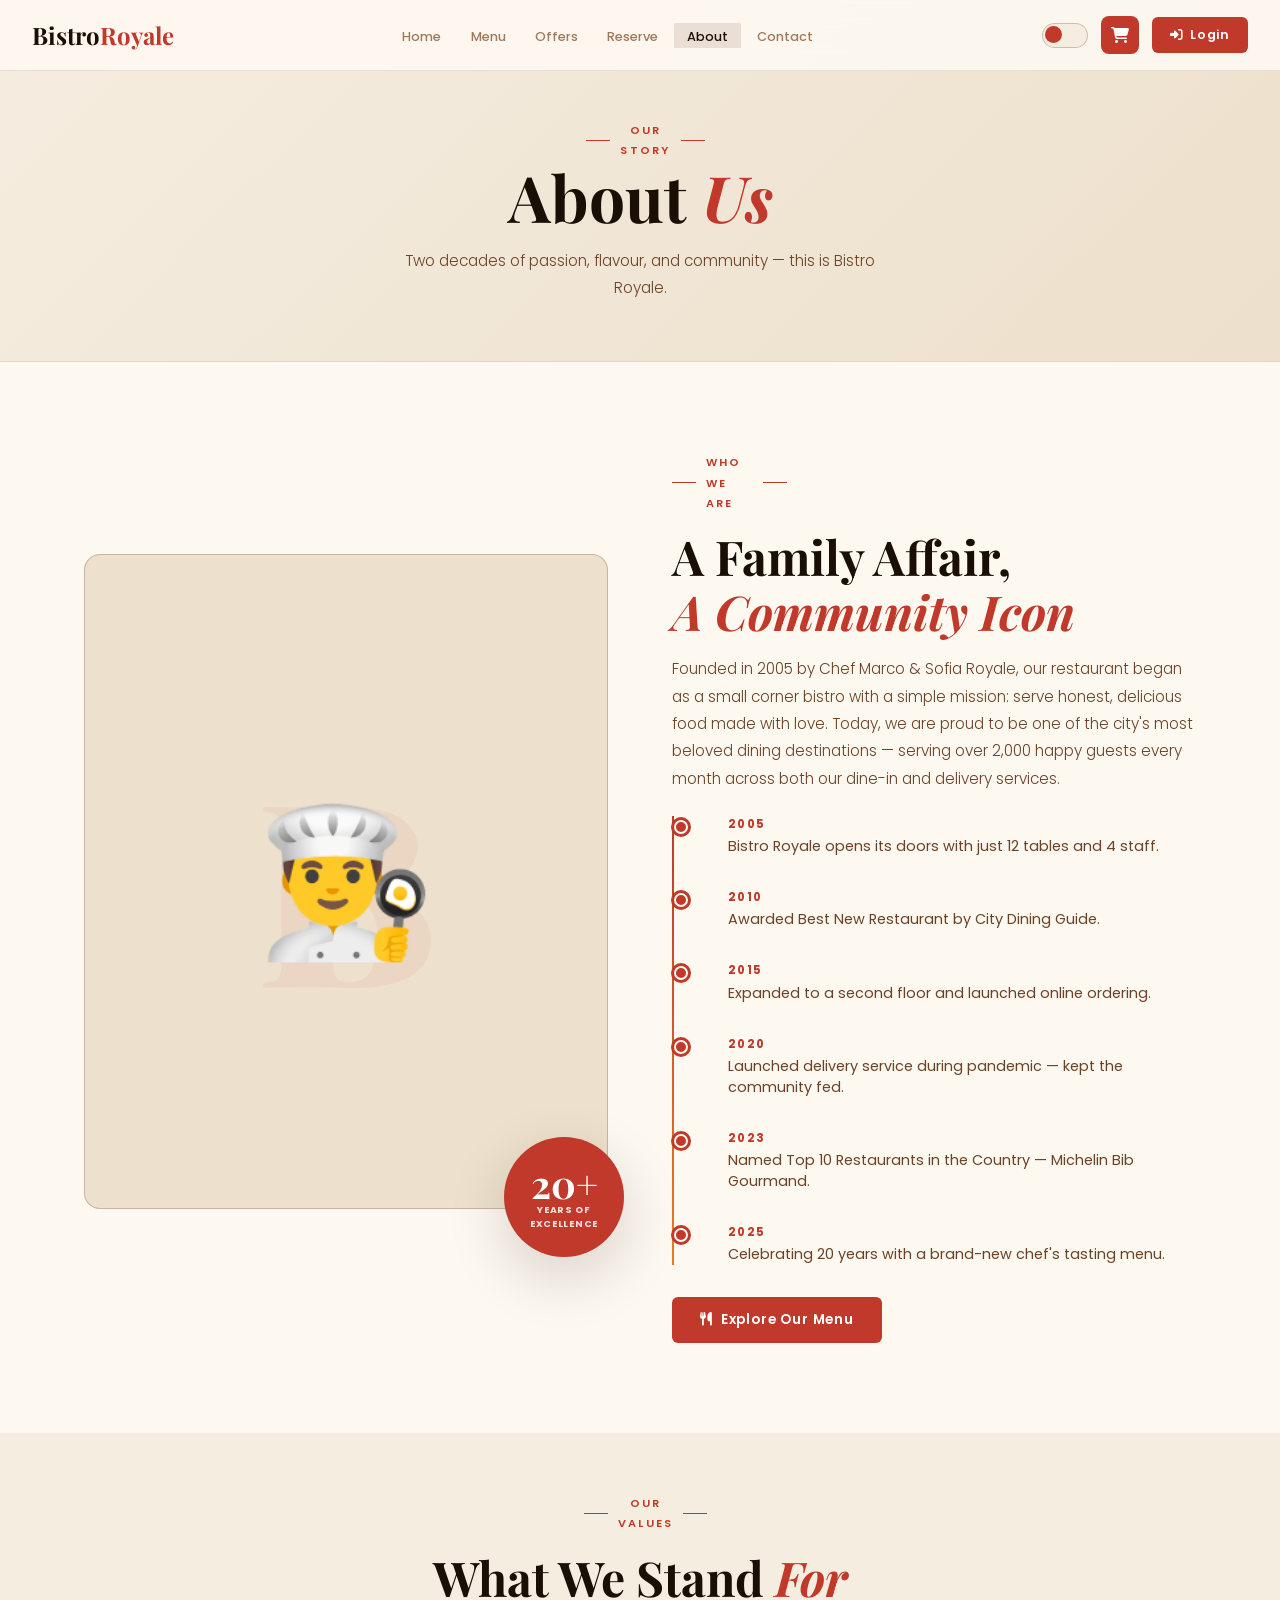
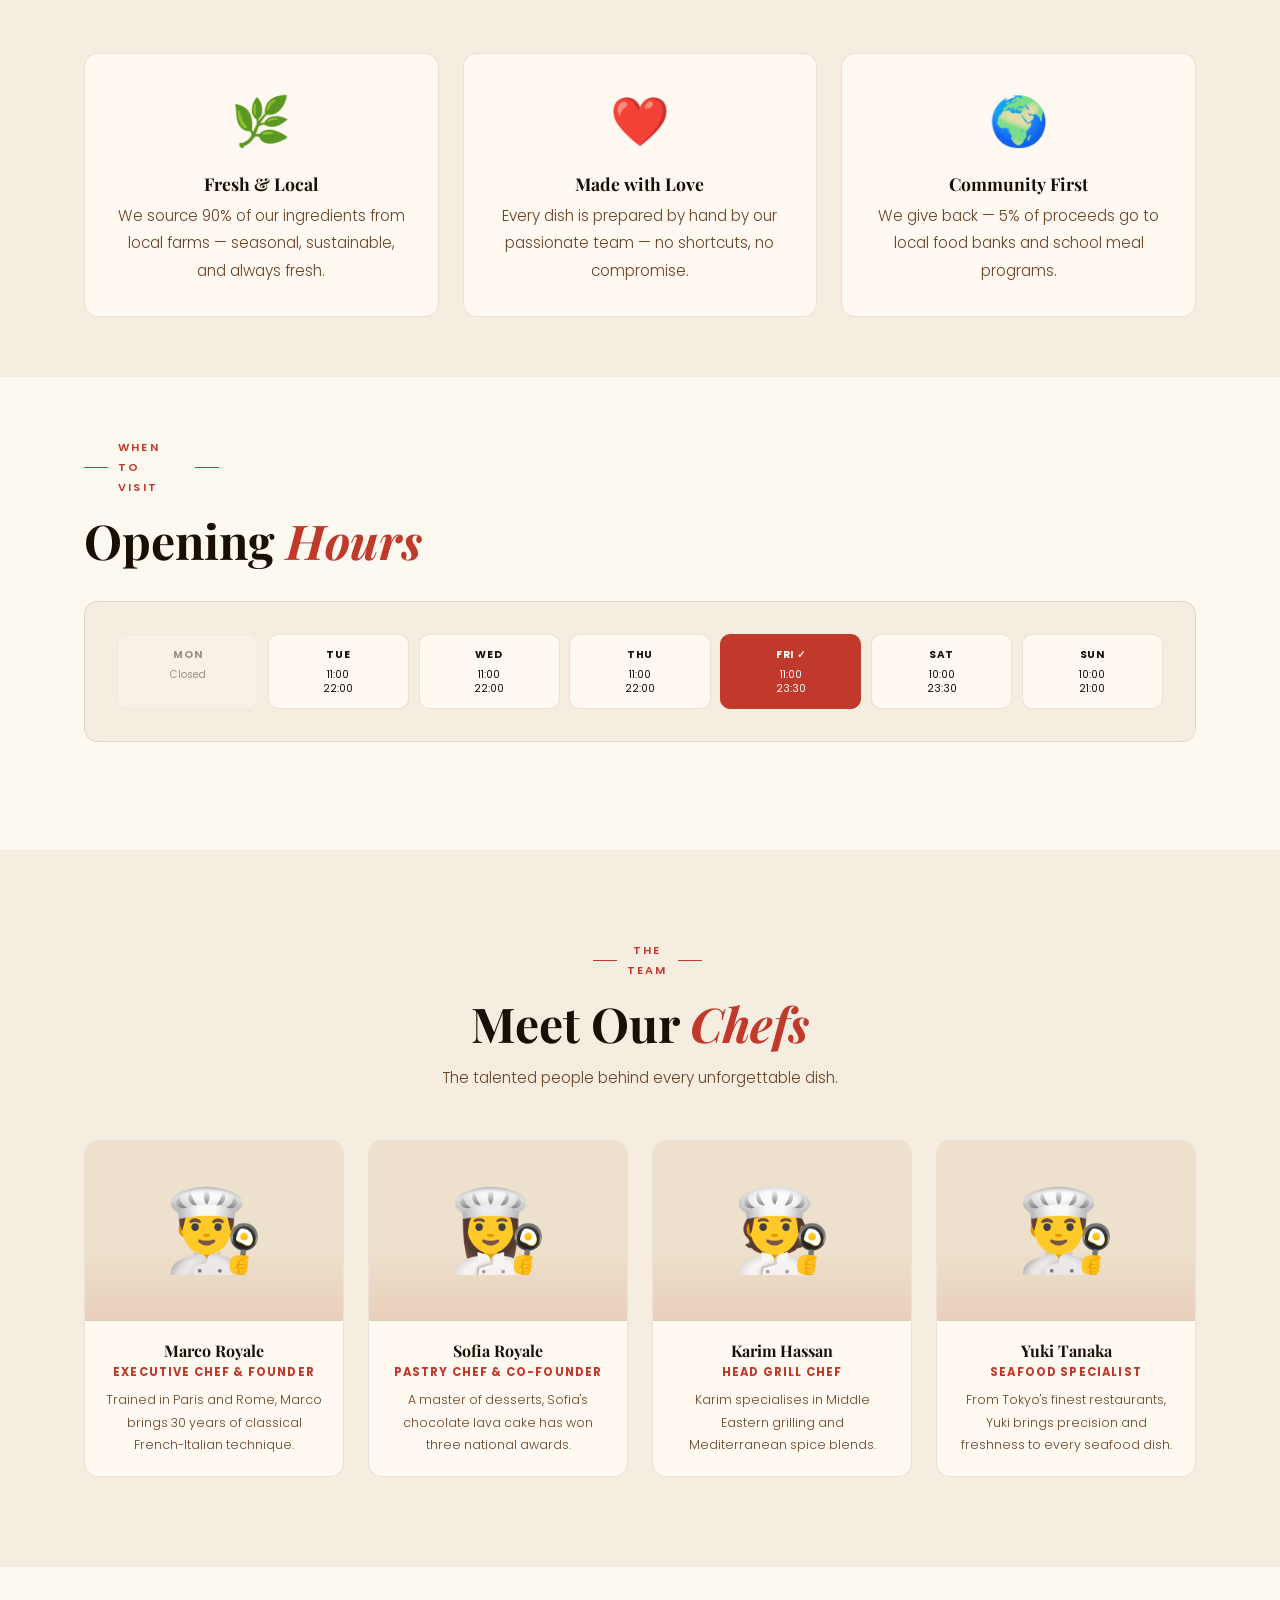
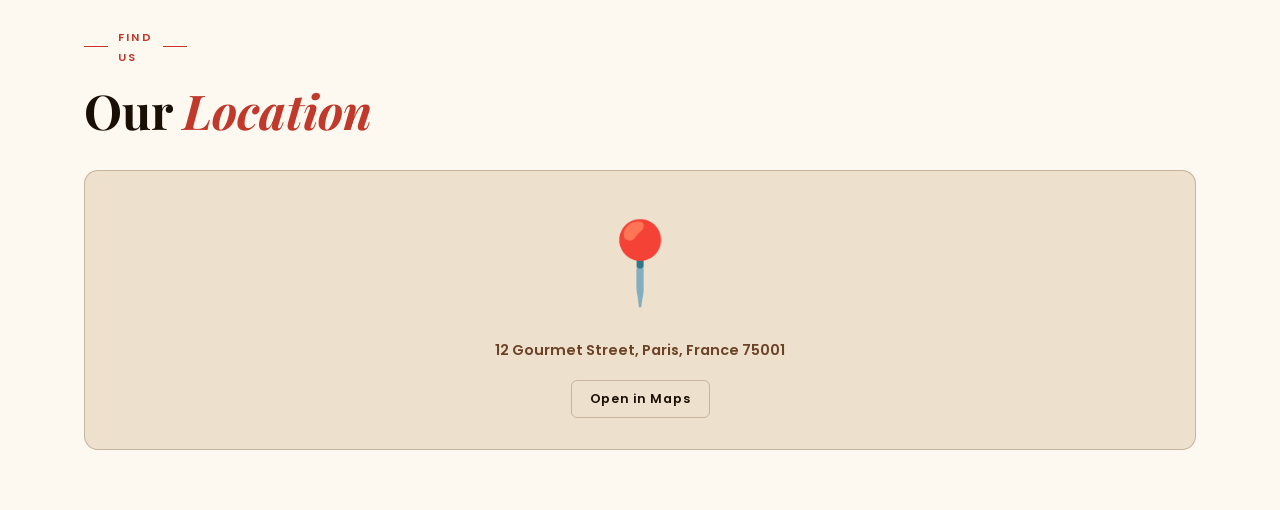
==== about.html @ 9f3bfc58 "Add my files" ====
<!DOCTYPE html>
<html lang="en" data-theme="light">

<head>
  <meta charset="UTF-8">
  <meta name="viewport" content="width=device-width,initial-scale=1">
  <title>Bistro Royale — About Us</title>
  <link rel="stylesheet" href="css/global.css">
  <link rel="stylesheet" href="https://cdnjs.cloudflare.com/ajax/libs/font-awesome/6.5.0/css/all.min.css">
  <style>
    .about-story {
      display: grid;
      grid-template-columns: 1fr 1fr;
      gap: 4rem;
      align-items: center
    }

    .story-img {
      border-radius: 16px;
      background: var(--bg3);
      border: 1px solid var(--border2);
      aspect-ratio: 4/5;
      display: flex;
      align-items: center;
      justify-content: center;
      font-size: 10rem;
      position: relative;
      overflow: hidden
    }

    .story-img .bg-txt {
      position: absolute;
      font-family: 'Playfair Display', serif;
      font-size: 16rem;
      font-weight: 900;
      opacity: .05;
      color: var(--accent);
      line-height: 1
    }

    .story-badge {
      position: absolute;
      bottom: -16px;
      right: -16px;
      background: var(--accent);
      color: #fff;
      width: 120px;
      height: 120px;
      border-radius: 50%;
      display: flex;
      flex-direction: column;
      align-items: center;
      justify-content: center;
      text-align: center;
      box-shadow: var(--shadow-lg)
    }

    .badge-num {
      font-family: 'Playfair Display', serif;
      font-size: 2.4rem;
      font-weight: 700;
      line-height: 1
    }

    .badge-txt {
      font-size: .58rem;
      font-weight: 700;
      letter-spacing: .08em;
      text-transform: uppercase;
      opacity: .85
    }

    /* Values grid */
    .values-grid {
      display: grid;
      grid-template-columns: repeat(3, 1fr);
      gap: 1.5rem
    }

    .value-card {
      background: var(--card);
      border: 1px solid var(--border);
      border-radius: 14px;
      padding: 2rem;
      text-align: center;
      transition: all .3s
    }

    .value-card:hover {
      transform: translateY(-5px);
      box-shadow: var(--shadow-lg);
      border-color: var(--accent)
    }

    .value-icon {
      font-size: 3rem;
      margin-bottom: 1rem;
      display: block;
      animation: float 3s ease-in-out infinite
    }

    .value-card:nth-child(2) .value-icon {
      animation-delay: .5s
    }

    .value-card:nth-child(3) .value-icon {
      animation-delay: 1s
    }

    .value-card h4 {
      font-size: 1.1rem;
      margin-bottom: .5rem
    }

    /* Chefs */
    .chefs-grid {
      display: grid;
      grid-template-columns: repeat(4, 1fr);
      gap: 1.5rem
    }

    .chef-card {
      background: var(--card);
      border: 1px solid var(--border);
      border-radius: 14px;
      overflow: hidden;
      transition: all .3s;
      text-align: center
    }

    .chef-card:hover {
      transform: translateY(-5px);
      box-shadow: var(--shadow-lg);
      border-color: var(--accent)
    }

    .chef-avatar {
      height: 180px;
      background: var(--bg3);
      display: flex;
      align-items: center;
      justify-content: center;
      font-size: 5rem;
      border-bottom: 1px solid var(--border);
      position: relative
    }

    .chef-avatar::after {
      content: '';
      position: absolute;
      inset: 0;
      background: linear-gradient(to bottom, transparent 60%, var(--accent-glow, rgba(192, 57, 43, .1)))
    }

    .chef-info {
      padding: 1.2rem
    }

    .chef-name {
      font-family: 'Playfair Display', serif;
      font-size: 1rem;
      font-weight: 700;
      margin-bottom: .2rem
    }

    .chef-role {
      font-size: .72rem;
      font-weight: 700;
      text-transform: uppercase;
      letter-spacing: .1em;
      color: var(--accent);
      margin-bottom: .5rem
    }

    .chef-bio {
      font-size: .78rem;
      color: var(--text2)
    }

    /* Hours strip */
    .hours-strip {
      background: var(--bg2);
      border: 1px solid var(--border);
      border-radius: 14px;
      padding: 2rem;
      margin-bottom: 3rem
    }

    .hours-strip h3 {
      margin-bottom: 1.2rem;
      font-size: 1.2rem
    }

    .hours-grid {
      display: grid;
      grid-template-columns: repeat(7, 1fr);
      gap: .6rem
    }

    .day-box {
      text-align: center;
      padding: .8rem .3rem;
      border-radius: 10px;
      border: 1px solid var(--border);
      background: var(--card);
      transition: all .2s
    }

    .day-box:hover {
      border-color: var(--accent)
    }

    .day-box.today {
      background: var(--accent);
      border-color: var(--accent);
      color: #fff
    }

    .day-box.closed {
      opacity: .4
    }

    .day-name {
      font-size: .65rem;
      font-weight: 700;
      text-transform: uppercase;
      letter-spacing: .08em;
      margin-bottom: .3rem
    }

    .day-hrs {
      font-size: .65rem;
      line-height: 1.3
    }

    .day-box.today .day-name,
    .day-box.today .day-hrs {
      color: #fff
    }

    /* Map placeholder */
    .map-box {
      background: var(--bg3);
      border: 1px solid var(--border2);
      border-radius: 14px;
      height: 280px;
      display: flex;
      align-items: center;
      justify-content: center;
      font-size: 5rem;
      flex-direction: column;
      gap: 1rem;
      color: var(--muted)
    }

    .map-box p {
      font-size: .9rem;
      font-weight: 600
    }

    /* Timeline */
    .timeline {
      position: relative;
      padding-left: 2rem
    }

    .timeline::before {
      content: '';
      position: absolute;
      left: 0;
      top: 0;
      bottom: 0;
      width: 2px;
      background: linear-gradient(to bottom, var(--accent), var(--accent2))
    }

    .tl-item {
      position: relative;
      margin-bottom: 2rem;
      padding-left: 1.5rem
    }

    .tl-item::before {
      content: '';
      position: absolute;
      left: -1.9rem;
      top: 4px;
      width: 14px;
      height: 14px;
      border-radius: 50%;
      background: var(--accent);
      border: 2px solid var(--bg);
      box-shadow: 0 0 0 3px var(--accent)
    }

    .tl-year {
      font-size: .72rem;
      font-weight: 700;
      color: var(--accent);
      text-transform: uppercase;
      letter-spacing: .12em;
      margin-bottom: .2rem
    }

    .tl-text {
      font-size: .9rem;
      color: var(--text2)
    }

    @media(max-width:1024px) {
      .chefs-grid {
        grid-template-columns: repeat(2, 1fr)
      }

      .hours-grid {
        grid-template-columns: repeat(4, 1fr)
      }
    }

    @media(max-width:768px) {
      .about-story {
        grid-template-columns: 1fr
      }

      .values-grid {
        grid-template-columns: 1fr
      }

      .chefs-grid {
        grid-template-columns: repeat(2, 1fr)
      }

      .hours-grid {
        grid-template-columns: repeat(2, 1fr)
      }
    }
  </style>
</head>

<body>
  <nav class="navbar">
    <div class="nav-inner">
      <a href="index.html" class="nav-logo">Bistro<span>Royale</span></a>
      <ul class="nav-links">
        <li><a href="index.html">Home</a></li>
        <li><a href="menu.html">Menu</a></li>
        <li><a href="offers.html">Offers</a></li>
        <li><a href="reservation.html">Reserve</a></li>
        <li><a href="about.html" class="active">About</a></li>
        <li><a href="contact.html">Contact</a></li>
      </ul>
      <div class="nav-right">
        <button class="theme-toggle"></button>
        <a href="cart.html" class="cart-btn"><i class="fa-solid fa-cart-shopping"></i><span
            class="cart-count">0</span></a>
        <a href="login.html" class="btn btn-primary btn-sm nav-login-btn"><i class="fa-solid fa-right-to-bracket"></i>
          Login</a>
        <a href="profile.html" class="btn btn-outline btn-sm nav-profile-btn"
          style="display:none;align-items:center;gap:6px">
          <i class="fa-solid fa-circle-user"></i><span class="nav-user-name"></span>
        </a>
        <button class="ham" id="ham"><span></span><span></span><span></span></button>
      </div>
    </div>
  </nav>
  <nav class="mob-nav" id="mob-nav">
    <a href="index.html">🏠 Home</a><a href="menu.html">🍽 Menu</a><a href="cart.html">🛒 Cart</a>
    <a href="profile.html" class="nav-profile-btn" style="display:none">👤 Profile</a>
    <a href="login.html" class="nav-login-btn">🔑 Login</a>
  </nav>

  <div class="page-hero">
    <div class="container">
      <p class="eyebrow">Our Story</p>
      <h1>About <em style="font-style:italic;color:var(--accent)">Us</em></h1>
      <p>Two decades of passion, flavour, and community — this is Bistro Royale.</p>
    </div>
  </div>

  <main>

    <!-- Story -->
    <section class="section">
      <div class="container">
        <div class="about-story">
          <div class="fade-up" style="position:relative;padding-bottom:2rem">
            <div class="story-img">
              <span class="bg-txt">B</span>
              <span
                style="position:relative;z-index:1;font-size:9rem;animation:float 4s ease-in-out infinite">👨‍🍳</span>
            </div>
            <div class="story-badge">
              <span class="badge-num">20+</span>
              <span class="badge-txt">Years of Excellence</span>
            </div>
          </div>
          <div class="fade-up">
            <p class="eyebrow">Who We Are</p>
            <h2>A Family Affair,<br><em style="color:var(--accent);font-style:italic">A Community Icon</em></h2>
            <p style="margin:1rem 0">
              Founded in 2005 by Chef Marco & Sofia Royale, our restaurant began as a small corner
              bistro with a simple mission: serve honest, delicious food made with love. Today, we are
              proud to be one of the city's most beloved dining destinations — serving over 2,000 happy
              guests every month across both our dine-in and delivery services.
            </p>
            <div class="timeline" style="margin:1.5rem 0">
              <div class="tl-item fade-up">
                <div class="tl-year">2005</div>
                <div class="tl-text">Bistro Royale opens its doors with just 12 tables and 4 staff.</div>
              </div>
              <div class="tl-item fade-up">
                <div class="tl-year">2010</div>
                <div class="tl-text">Awarded Best New Restaurant by City Dining Guide.</div>
              </div>
              <div class="tl-item fade-up">
                <div class="tl-year">2015</div>
                <div class="tl-text">Expanded to a second floor and launched online ordering.</div>
              </div>
              <div class="tl-item fade-up">
                <div class="tl-year">2020</div>
                <div class="tl-text">Launched delivery service during pandemic — kept the community fed.</div>
              </div>
              <div class="tl-item fade-up">
                <div class="tl-year">2023</div>
                <div class="tl-text">Named Top 10 Restaurants in the Country — Michelin Bib Gourmand.</div>
              </div>
              <div class="tl-item fade-up">
                <div class="tl-year">2025</div>
                <div class="tl-text">Celebrating 20 years with a brand-new chef's tasting menu.</div>
              </div>
            </div>
            <a href="menu.html" class="btn btn-primary"><i class="fa-solid fa-utensils"></i> Explore Our Menu</a>
          </div>
        </div>
      </div>
    </section>

    <!-- Values -->
    <section class="section-sm" style="background:var(--bg2)">
      <div class="container">
        <header class="text-center" style="margin-bottom:3rem">
          <p class="eyebrow">Our Values</p>
          <h2>What We Stand <em style="font-style:italic;color:var(--accent)">For</em></h2>
        </header>
        <div class="values-grid">
          <div class="value-card fade-up">
            <span class="value-icon">🌿</span>
            <h4>Fresh & Local</h4>
            <p>We source 90% of our ingredients from local farms — seasonal, sustainable, and always fresh.</p>
          </div>
          <div class="value-card fade-up">
            <span class="value-icon">❤️</span>
            <h4>Made with Love</h4>
            <p>Every dish is prepared by hand by our passionate team — no shortcuts, no compromise.</p>
          </div>
          <div class="value-card fade-up">
            <span class="value-icon">🌍</span>
            <h4>Community First</h4>
            <p>We give back — 5% of proceeds go to local food banks and school meal programs.</p>
          </div>
        </div>
      </div>
    </section>

    <!-- Working Hours -->
    <section class="section-sm">
      <div class="container">
        <header style="margin-bottom:2rem">
          <p class="eyebrow">When to Visit</p>
          <h2>Opening <em style="font-style:italic;color:var(--accent)">Hours</em></h2>
        </header>
        <div class="hours-strip">
          <div class="hours-grid">
            <div class="day-box closed">
              <div class="day-name">Mon</div>
              <div class="day-hrs">Closed</div>
            </div>
            <div class="day-box">
              <div class="day-name">Tue</div>
              <div class="day-hrs">11:00<br>22:00</div>
            </div>
            <div class="day-box">
              <div class="day-name">Wed</div>
              <div class="day-hrs">11:00<br>22:00</div>
            </div>
            <div class="day-box">
              <div class="day-name">Thu</div>
              <div class="day-hrs">11:00<br>22:00</div>
            </div>
            <div class="day-box today">
              <div class="day-name">Fri ✓</div>
              <div class="day-hrs">11:00<br>23:30</div>
            </div>
            <div class="day-box">
              <div class="day-name">Sat</div>
              <div class="day-hrs">10:00<br>23:30</div>
            </div>
            <div class="day-box">
              <div class="day-name">Sun</div>
              <div class="day-hrs">10:00<br>21:00</div>
            </div>
          </div>
        </div>
      </div>
    </section>

    <!-- Chefs -->
    <section class="section" style="background:var(--bg2)">
      <div class="container">
        <header class="text-center" style="margin-bottom:3rem">
          <p class="eyebrow">The Team</p>
          <h2>Meet Our <em style="font-style:italic;color:var(--accent)">Chefs</em></h2>
          <p style="max-width:500px;margin:.8rem auto 0">The talented people behind every unforgettable dish.</p>
        </header>
        <div class="chefs-grid">
          <div class="chef-card fade-up">
            <div class="chef-avatar">👨‍🍳</div>
            <div class="chef-info">
              <div class="chef-name">Marco Royale</div>
              <div class="chef-role">Executive Chef & Founder</div>
              <p class="chef-bio">Trained in Paris and Rome, Marco brings 30 years of classical French-Italian
                technique.</p>
            </div>
          </div>
          <div class="chef-card fade-up">
            <div class="chef-avatar">👩‍🍳</div>
            <div class="chef-info">
              <div class="chef-name">Sofia Royale</div>
              <div class="chef-role">Pastry Chef & Co-founder</div>
              <p class="chef-bio">A master of desserts, Sofia's chocolate lava cake has won three national awards.</p>
            </div>
          </div>
          <div class="chef-card fade-up">
            <div class="chef-avatar">🧑‍🍳</div>
            <div class="chef-info">
              <div class="chef-name">Karim Hassan</div>
              <div class="chef-role">Head Grill Chef</div>
              <p class="chef-bio">Karim specialises in Middle Eastern grilling and Mediterranean spice blends.</p>
            </div>
          </div>
          <div class="chef-card fade-up">
            <div class="chef-avatar">👨‍🍳</div>
            <div class="chef-info">
              <div class="chef-name">Yuki Tanaka</div>
              <div class="chef-role">Seafood Specialist</div>
              <p class="chef-bio">From Tokyo's finest restaurants, Yuki brings precision and freshness to every seafood
                dish.</p>
            </div>
          </div>
        </div>
      </div>
    </section>

    <!-- Location -->
    <section class="section-sm">
      <div class="container">
        <header style="margin-bottom:2rem">
          <p class="eyebrow">Find Us</p>
          <h2>Our <em style="font-style:italic;color:var(--accent)">Location</em></h2>
        </header>
        <div class="map-box">
          <span>📍</span>
          <p>12 Gourmet Street, Paris, France 75001</p>
          <a href="https://maps.google.com" target="_blank" class="btn btn-outline btn-sm">Open in Maps</a>
        </div>
      </div>
    </section>

  </main>

  <button id="btt" aria-label="Back to top"><i class="fa-solid fa-chevron-up"></i></button>
  <script src="js/global.js"></script>
</body>

</html>
---- css/global.css ----
@import url('https://fonts.googleapis.com/css2?family=Playfair+Display:ital,wght@0,400;0,700;0,900;1,400;1,700&family=Poppins:wght@300;400;500;600;700&display=swap');

/* ═══════════════════════════════
   THEMES
═══════════════════════════════ */
:root,
[data-theme="light"] {
   --bg: #fdf8f0;
   --bg2: #f5ede0;
   --bg3: #ede0cc;
   --card: #fff9f2;
   --nav: #fdf8f0ee;
   --text: #1a0f05;
   --text2: #6b4226;
   --muted: #a0785a;
   --accent: #c0392b;
   --accent2: #e67e22;
   --gold: #d4a017;
   --border: rgba(107, 66, 38, .13);
   --border2: rgba(107, 66, 38, .28);
   --shadow: 0 4px 30px rgba(26, 15, 5, .08);
   --shadow-lg: 0 20px 60px rgba(26, 15, 5, .16);
   --input: #fff9f2;
   --badge: rgba(192, 57, 43, .09);
   --th-bg: #1a0f05;
   --th-color: #fdf8f0;
   --scroll: #c0392b;
}

[data-theme="dark"] {
   --bg: #0f0a06;
   --bg2: #180f08;
   --bg3: #221508;
   --card: #1c1208;
   --nav: #0f0a06ee;
   --text: #f5e8d0;
   --text2: #c9a07a;
   --muted: #7a5a3a;
   --accent: #f39c12;
   --accent2: #e67e22;
   --gold: #f1c40f;
   --border: rgba(201, 160, 122, .10);
   --border2: rgba(201, 160, 122, .22);
   --shadow: 0 4px 30px rgba(0, 0, 0, .5);
   --shadow-lg: 0 20px 60px rgba(0, 0, 0, .65);
   --input: #1c1208;
   --badge: rgba(243, 156, 18, .12);
   --th-bg: #f39c12;
   --th-color: #0f0a06;
   --scroll: #f39c12;
}

/* ═══════════════════════════════
   RESET & BASE
═══════════════════════════════ */
*,
*::before,
*::after {
   box-sizing: border-box;
   margin: 0;
   padding: 0
}

html {
   scroll-behavior: smooth;
   scrollbar-width: thin;
   scrollbar-color: var(--scroll) var(--bg2)
}

body {
   font-family: 'Poppins', sans-serif;
   background: var(--bg);
   color: var(--text);
   transition: background .35s, color .35s;
   overflow-x: hidden
}

::-webkit-scrollbar {
   width: 5px
}

::-webkit-scrollbar-track {
   background: var(--bg2)
}

::-webkit-scrollbar-thumb {
   background: var(--scroll);
   border-radius: 99px
}

h1,
h2,
h3,
h4,
h5 {
   font-family: 'Playfair Display', serif;
   line-height: 1.15
}

h1 {
   font-size: clamp(2.4rem, 6vw, 4.5rem)
}

h2 {
   font-size: clamp(1.8rem, 4vw, 3rem)
}

h3 {
   font-size: clamp(1.2rem, 2.5vw, 1.8rem)
}

p {
   line-height: 1.8;
   color: var(--text2);
   font-size: .95rem;
   font-weight: 300
}

a {
   color: var(--accent);
   text-decoration: none;
   transition: color .2s
}

img {
   max-width: 100%;
   display: block
}

ul {
   list-style: none
}

/* ═══════════════════════════════
   UTILITIES
═══════════════════════════════ */
.container {
   max-width: 1160px;
   margin: 0 auto;
   padding: 0 1.5rem
}

.section {
   padding: 90px 0
}

.section-sm {
   padding: 60px 0
}

.text-center {
   text-align: center
}

.text-accent {
   color: var(--accent)
}

.eyebrow {
   display: inline-flex;
   align-items: center;
   gap: 10px;
   font-size: .7rem;
   font-weight: 600;
   letter-spacing: .2em;
   text-transform: uppercase;
   color: var(--accent);
   margin-bottom: 1rem
}

.eyebrow::before,
.eyebrow::after {
   content: '';
   flex: 0 0 24px;
   height: 1px;
   background: var(--accent)
}

.divider {
   text-align: center;
   color: var(--gold);
   font-size: 1.1rem;
   margin: 1.2rem 0;
   opacity: .5
}

/* ═══════════════════════════════
   BUTTONS
═══════════════════════════════ */
.btn {
   display: inline-flex;
   align-items: center;
   gap: 8px;
   padding: 13px 28px;
   border-radius: 6px;
   font-family: 'Poppins', sans-serif;
   font-size: .85rem;
   font-weight: 600;
   letter-spacing: .06em;
   cursor: pointer;
   border: none;
   transition: all .28s ease;
   text-decoration: none
}

.btn-primary {
   background: var(--accent);
   color: #fff
}

.btn-primary:hover {
   background: var(--accent2);
   color: #fff;
   transform: translateY(-2px);
   box-shadow: 0 10px 28px rgba(192, 57, 43, .3)
}

.btn-outline {
   background: transparent;
   color: var(--text);
   border: 1.5px solid var(--border2)
}

.btn-outline:hover {
   border-color: var(--accent);
   color: var(--accent);
   transform: translateY(-2px)
}

.btn-gold {
   background: var(--gold);
   color: #fff
}

.btn-gold:hover {
   opacity: .88;
   transform: translateY(-2px)
}

.btn-sm {
   padding: 9px 18px;
   font-size: .78rem
}

.btn-block {
   width: 100%;
   justify-content: center
}

/* ═══════════════════════════════
   CARDS
═══════════════════════════════ */
.card {
   background: var(--card);
   border: 1px solid var(--border);
   border-radius: 12px;
   transition: transform .3s, box-shadow .3s, border-color .3s
}

.card:hover {
   transform: translateY(-5px);
   box-shadow: var(--shadow-lg);
   border-color: var(--accent)
}

/* ═══════════════════════════════
   NAVBAR
═══════════════════════════════ */
.navbar {
   position: fixed;
   top: 0;
   left: 0;
   right: 0;
   z-index: 1000;
   background: var(--nav);
   backdrop-filter: blur(16px);
   border-bottom: 1px solid var(--border);
   transition: background .35s, border-color .35s
}

.nav-inner {
   display: flex;
   align-items: center;
   justify-content: space-between;
   padding: 1rem 2rem;
   max-width: 1300px;
   margin: 0 auto
}

.nav-logo {
   font-family: 'Playfair Display', serif;
   font-size: 1.5rem;
   font-weight: 700;
   color: var(--text);
   text-decoration: none
}

.nav-logo span {
   color: var(--accent)
}

.nav-links {
   display: flex;
   align-items: center;
   gap: .2rem
}

.nav-links a {
   font-size: .8rem;
   font-weight: 500;
   color: var(--muted);
   padding: 8px 13px;
   border-radius: 6px;
   text-decoration: none;
   transition: all .2s;
   white-space: nowrap
}

.nav-links a:hover,
.nav-links a.active {
   color: var(--text);
   background: var(--border)
}

.nav-right {
   display: flex;
   align-items: center;
   gap: .8rem
}

.cart-btn {
   position: relative;
   background: var(--accent);
   color: #fff;
   border: none;
   width: 38px;
   height: 38px;
   border-radius: 8px;
   cursor: pointer;
   font-size: 1rem;
   display: flex;
   align-items: center;
   justify-content: center;
   text-decoration: none;
   transition: all .2s
}

.cart-btn:hover {
   background: var(--accent2);
   transform: scale(1.08)
}

.cart-count {
   position: absolute;
   top: -6px;
   right: -6px;
   background: var(--gold);
   color: #fff;
   width: 18px;
   height: 18px;
   border-radius: 50%;
   font-size: .6rem;
   font-weight: 700;
   display: flex;
   align-items: center;
   justify-content: center
}

.theme-toggle {
   width: 46px;
   height: 25px;
   background: var(--bg2);
   border: 1.5px solid var(--border2);
   border-radius: 99px;
   cursor: pointer;
   position: relative;
   outline: none;
   transition: all .3s;
   flex-shrink: 0
}

.theme-toggle::after {
   content: '';
   position: absolute;
   top: 2px;
   left: 2px;
   width: 17px;
   height: 17px;
   background: var(--accent);
   border-radius: 50%;
   transition: transform .3s
}

[data-theme="dark"] .theme-toggle::after {
   transform: translateX(21px)
}

.ham {
   display: none;
   flex-direction: column;
   gap: 5px;
   cursor: pointer;
   background: none;
   border: none;
   padding: 4px
}

.ham span {
   display: block;
   width: 22px;
   height: 2px;
   background: var(--text);
   border-radius: 99px;
   transition: all .3s
}

.mob-nav {
   display: none;
   position: fixed;
   top: 60px;
   left: 0;
   right: 0;
   background: var(--nav);
   backdrop-filter: blur(16px);
   border-bottom: 1px solid var(--border);
   padding: 1.2rem 2rem;
   flex-direction: column;
   gap: .5rem;
   z-index: 999
}

.mob-nav.open {
   display: flex
}

.mob-nav a {
   color: var(--text2);
   padding: 10px 0;
   border-bottom: 1px solid var(--border);
   font-size: .9rem;
   text-decoration: none
}

/* ═══════════════════════════════
   FORMS
═══════════════════════════════ */
.fgroup {
   display: flex;
   flex-direction: column;
   gap: 5px;
   margin-bottom: 1.3rem
}

.fgroup label {
   font-size: .75rem;
   font-weight: 600;
   text-transform: uppercase;
   letter-spacing: .08em;
   color: var(--text2)
}

.fgroup input,
.fgroup textarea,
.fgroup select {
   padding: 12px 15px;
   background: var(--input);
   border: 1.5px solid var(--border2);
   border-radius: 8px;
   color: var(--text);
   font-family: 'Poppins', sans-serif;
   font-size: .9rem;
   outline: none;
   transition: border-color .2s, box-shadow .2s;
   width: 100%
}

.fgroup input:focus,
.fgroup textarea:focus,
.fgroup select:focus {
   border-color: var(--accent);
   box-shadow: 0 0 0 3px rgba(192, 57, 43, .12)
}

.fgroup input.err,
.fgroup textarea.err {
   border-color: #e74c3c;
   box-shadow: 0 0 0 3px rgba(231, 76, 60, .1)
}

.fgroup input.ok {
   border-color: #27ae60
}

.fgroup textarea {
   resize: vertical;
   min-height: 110px
}

.fgroup select {
   cursor: pointer;
   background: var(--input)
}

.ferr {
   font-size: .72rem;
   color: #e74c3c;
   display: none;
   margin-top: 2px
}

.ferr.show {
   display: block
}

.fhint {
   font-size: .72rem;
   color: var(--muted);
   margin-top: 2px
}

.frow {
   display: grid;
   grid-template-columns: 1fr 1fr;
   gap: 1.2rem
}

/* ═══════════════════════════════
   TABLE
═══════════════════════════════ */
.tbl-wrap {
   overflow-x: auto;
   border-radius: 10px;
   border: 1px solid var(--border)
}

table {
   width: 100%;
   border-collapse: collapse;
   font-size: .875rem
}

thead th {
   background: var(--th-bg);
   color: var(--th-color);
   padding: 13px 16px;
   text-align: left;
   font-size: .72rem;
   font-weight: 600;
   letter-spacing: .12em;
   text-transform: uppercase
}

tbody td {
   padding: 12px 16px;
   border-bottom: 1px solid var(--border);
   color: var(--text2);
   vertical-align: middle
}

tbody tr:last-child td {
   border-bottom: none
}

tbody tr:hover td {
   background: var(--badge)
}

tbody tr:nth-child(even) {
   background: rgba(0, 0, 0, .015)
}

/* ═══════════════════════════════
   BADGES & TAGS
═══════════════════════════════ */
.badge {
   display: inline-flex;
   align-items: center;
   gap: 4px;
   font-size: .68rem;
   font-weight: 700;
   padding: 4px 10px;
   border-radius: 99px;
   letter-spacing: .06em
}

.badge-red {
   background: rgba(192, 57, 43, .12);
   color: #c0392b
}

.badge-green {
   background: rgba(39, 174, 96, .12);
   color: #27ae60
}

.badge-gold {
   background: rgba(212, 160, 23, .15);
   color: #b8860b
}

[data-theme="dark"] .badge-red {
   color: #f39c12
}

.tag {
   display: inline-block;
   font-size: .65rem;
   font-weight: 600;
   letter-spacing: .1em;
   text-transform: uppercase;
   color: var(--accent);
   background: var(--badge);
   border: 1px solid var(--border2);
   padding: 3px 10px;
   border-radius: 99px
}

/* ═══════════════════════════════
   TOAST
═══════════════════════════════ */
.toast-wrap {
   position: fixed;
   bottom: 24px;
   left: 50%;
   transform: translateX(-50%);
   z-index: 9000;
   display: flex;
   flex-direction: column;
   gap: 8px;
   align-items: center;
   pointer-events: none
}

.toast {
   padding: 12px 22px;
   border-radius: 8px;
   font-size: .84rem;
   font-weight: 600;
   box-shadow: var(--shadow-lg);
   animation: tin .3s;
   display: flex;
   align-items: center;
   gap: 8px
}

.toast.ok {
   background: #27ae60;
   color: #fff
}

.toast.bad {
   background: #e74c3c;
   color: #fff
}

.toast.info {
   background: var(--accent);
   color: #fff
}

@keyframes tin {
   from {
      opacity: 0;
      transform: translateY(12px)
   }

   to {
      opacity: 1;
      transform: translateY(0)
   }
}

/* ═══════════════════════════════
   PAGE HERO
═══════════════════════════════ */
.page-hero {
   padding: 140px 0 80px;
   background: var(--bg2);
   text-align: center;
   position: relative;
   overflow: hidden;
   border-bottom: 1px solid var(--border)
}

.page-hero::before {
   content: '';
   position: absolute;
   inset: 0;
   background: linear-gradient(135deg, var(--bg2) 0%, var(--bg3) 100%);
   z-index: 0
}

.page-hero .container {
   position: relative;
   z-index: 1
}

.page-hero h1 {
   margin-bottom: .8rem
}

.page-hero p {
   max-width: 520px;
   margin: 0 auto
}

/* ═══════════════════════════════
   BACK TO TOP
═══════════════════════════════ */
#btt {
   position: fixed;
   bottom: 26px;
   right: 26px;
   z-index: 500;
   width: 44px;
   height: 44px;
   background: var(--accent);
   color: #fff;
   border: none;
   border-radius: 10px;
   cursor: pointer;
   font-size: 1.1rem;
   display: flex;
   align-items: center;
   justify-content: center;
   opacity: 0;
   transform: translateY(20px);
   transition: all .3s;
   box-shadow: var(--shadow)
}

#btt.show {
   opacity: 1;
   transform: translateY(0)
}

#btt:hover {
   transform: translateY(-3px)
}

/* ═══════════════════════════════
   FOOD CARD (shared)
═══════════════════════════════ */
.food-card {
   background: var(--card);
   border: 1px solid var(--border);
   border-radius: 14px;
   overflow: hidden;
   transition: all .3s
}

.food-card:hover {
   transform: translateY(-6px);
   box-shadow: var(--shadow-lg);
   border-color: var(--accent)
}

.food-card-img {
   height: 200px;
   background: var(--bg3);
   display: flex;
   align-items: center;
   justify-content: center;
   font-size: 4.5rem;
   position: relative;
   overflow: hidden;
   border-bottom: 1px solid var(--border)
}

.food-card-img .bg-letter {
   position: absolute;
   font-family: 'Playfair Display', serif;
   font-size: 8rem;
   font-weight: 900;
   opacity: .06;
   color: var(--accent)
}

.food-card-body {
   padding: 1.3rem
}

.food-card-name {
   font-family: 'Playfair Display', serif;
   font-size: 1.1rem;
   margin-bottom: .4rem
}

.food-card-desc {
   font-size: .82rem;
   margin-bottom: .9rem;
   display: -webkit-box;
   -webkit-line-clamp: 2;
   -webkit-box-orient: vertical;
   overflow: hidden
}

.food-card-footer {
   display: flex;
   align-items: center;
   justify-content: space-between
}

.food-price {
   font-family: 'Playfair Display', serif;
   font-size: 1.3rem;
   font-weight: 700;
   color: var(--accent)
}

.food-old-price {
   text-decoration: line-through;
   color: var(--muted);
   font-size: .85rem;
   margin-right: 5px
}

/* ═══════════════════════════════
   ANIMATIONS
═══════════════════════════════ */
@keyframes fadeInUp {
   from {
      opacity: 0;
      transform: translateY(30px)
   }

   to {
      opacity: 1;
      transform: translateY(0)
   }
}

@keyframes fadeIn {
   from {
      opacity: 0
   }

   to {
      opacity: 1
   }
}

@keyframes pulse {

   0%,
   100% {
      transform: scale(1)
   }

   50% {
      transform: scale(1.05)
   }
}

@keyframes spin {
   to {
      transform: rotate(360deg)
   }
}

@keyframes float {

   0%,
   100% {
      transform: translateY(0)
   }

   50% {
      transform: translateY(-10px)
   }
}

.fade-up {
   opacity: 0;
   transform: translateY(30px);
   transition: opacity .6s, transform .6s
}

.fade-up.in {
   opacity: 1;
   transform: translateY(0)
}

/* ═══════════════════════════════
   RESPONSIVE
═══════════════════════════════ */
@media(max-width:1024px) {
   .frow {
      grid-template-columns: 1fr
   }
}

@media(max-width:768px) {
   .nav-links {
      display: none
   }

   .ham {
      display: flex
   }

   .section {
      padding: 70px 0
   }

   .page-hero {
      padding: 110px 0 60px
   }
}

@media(max-width:480px) {
   .nav-inner {
      padding: .8rem 1rem
   }

   .container {
      padding: 0 1rem
   }
}

/* ═══════════════════════════════
   RESPONSIVE FIXES
═══════════════════════════════ */

/* Base box model */
*,
*::before,
*::after {
   box-sizing: border-box;
}

img,
video,
iframe {
   max-width: 100%;
}

/* Fluid containers */
.container {
   width: 100%;
}

/* Grid helpers — collapse on small screens */
.grid-2 {
   display: grid;
   grid-template-columns: repeat(2, 1fr);
   gap: 1.5rem;
}

.grid-3 {
   display: grid;
   grid-template-columns: repeat(3, 1fr);
   gap: 1.5rem;
}

.grid-4 {
   display: grid;
   grid-template-columns: repeat(4, 1fr);
   gap: 1.2rem;
}

/* Navbar overflow fix */
.nav-links {
   flex-wrap: nowrap;
   overflow: hidden;
}

.nav-inner {
   flex-wrap: nowrap;
   gap: .5rem;
}

.nav-right {
   flex-shrink: 0;
}

/* About strip inside index — make two-col responsive */
.about-strip .container,
.about-story,
.about-wrap,
.chef-wrap,
.contact-wrap,
.contact-layout,
.res-layout,
.nl-wrap,
.newsletter-inner,
.hero {
   flex-wrap: wrap;
}

/* Page hero */
.page-hero {
   padding: 120px 0 60px;
}

.page-hero h1 {
   font-size: clamp(2rem, 6vw, 4rem);
}

/* ── 1280px ── */
@media (max-width: 1280px) {
   .grid-4 {
      grid-template-columns: repeat(3, 1fr);
   }

   .pop-grid {
      grid-template-columns: repeat(3, 1fr);
   }

   .chefs-grid {
      grid-template-columns: repeat(3, 1fr);
   }
}

/* ── 1024px ── */
@media (max-width: 1024px) {
   .grid-3 {
      grid-template-columns: repeat(2, 1fr);
   }

   .grid-4 {
      grid-template-columns: repeat(2, 1fr);
   }

   .pop-grid {
      grid-template-columns: repeat(2, 1fr);
   }

   .chefs-grid {
      grid-template-columns: repeat(2, 1fr);
   }

   .values-grid {
      grid-template-columns: repeat(2, 1fr);
   }

   .menu-grid {
      grid-template-columns: repeat(2, 1fr);
   }

   .offers-grid {
      grid-template-columns: repeat(2, 1fr);
   }

   .similar-grid {
      grid-template-columns: repeat(2, 1fr);
   }

   .cart-layout {
      grid-template-columns: 1fr;
   }

   .contact-layout,
   .contact-wrap {
      grid-template-columns: 1fr;
   }

   .res-layout {
      grid-template-columns: 1fr;
   }

   .profile-layout {
      grid-template-columns: 1fr;
   }

   .profile-sidebar {
      position: static !important;
   }

   .about-story {
      grid-template-columns: 1fr;
   }

   .detail-wrap {
      grid-template-columns: 1fr;
   }

   .footer-grid {
      grid-template-columns: repeat(2, 1fr);
   }

   .fb-inner {
      grid-template-columns: repeat(2, 1fr);
   }

   .stats-row {
      grid-template-columns: repeat(2, 1fr);
   }

   .nutri-grid {
      grid-template-columns: repeat(2, 1fr);
   }

   .hours-grid {
      grid-template-columns: repeat(4, 1fr);
   }

   .frow {
      grid-template-columns: 1fr;
   }

   .nl-wrap {
      grid-template-columns: 1fr;
   }

   .summary-card {
      position: static;
   }
}

/* ── 768px ── */
@media (max-width: 768px) {
   .nav-links {
      display: none !important;
   }

   .ham {
      display: flex !important;
   }

   .nav-login-btn {
      display: none !important;
   }

   h1 {
      font-size: clamp(1.8rem, 8vw, 3rem);
   }

   h2 {
      font-size: clamp(1.5rem, 6vw, 2.2rem);
   }

   .section {
      padding: 60px 0;
   }

   .section-sm {
      padding: 40px 0;
   }

   .page-hero {
      padding: 100px 0 50px;
   }

   .grid-2,
   .grid-3,
   .grid-4 {
      grid-template-columns: 1fr;
   }

   .pop-grid {
      grid-template-columns: repeat(2, 1fr);
   }

   .menu-grid {
      grid-template-columns: repeat(2, 1fr);
   }

   .offers-grid {
      grid-template-columns: 1fr;
   }

   .values-grid {
      grid-template-columns: 1fr;
   }

   .chefs-grid {
      grid-template-columns: repeat(2, 1fr);
   }

   .similar-grid {
      grid-template-columns: repeat(2, 1fr);
   }

   .hours-grid {
      grid-template-columns: repeat(3, 1fr);
   }

   .stats-inner {
      grid-template-columns: repeat(2, 1fr);
   }

   .stats-row {
      grid-template-columns: repeat(2, 1fr);
   }

   .fb-inner {
      grid-template-columns: repeat(2, 1fr);
   }

   .footer-grid {
      grid-template-columns: repeat(2, 1fr);
   }

   .table-grid {
      grid-template-columns: repeat(2, 1fr);
   }

   .time-grid {
      grid-template-columns: repeat(3, 1fr);
   }

   .food-prefs {
      grid-template-columns: repeat(2, 1fr);
   }

   .frow {
      grid-template-columns: 1fr;
   }

   /* Hero */
   .hero {
      grid-template-columns: 1fr !important;
      min-height: auto;
      padding-top: 70px;
   }

   .hero-visual {
      display: none !important;
   }

   .hero-content {
      padding: 3rem 1.5rem 2rem !important;
      max-width: 100%;
   }

   .hero-stats {
      gap: 1rem;
   }

   /* Detail page */
   .detail-wrap {
      padding-top: 70px;
   }

   .detail-img-box {
      font-size: 7rem;
   }

   /* Cart */
   .cart-item {
      grid-template-columns: 60px 1fr auto;
      gap: .8rem;
   }

   .cart-item-img {
      width: 60px;
      height: 60px;
   }

   /* Nav profile btn text hidden on small */
   .nav-user-name {
      display: none;
   }
}

/* ── 560px ── */
@media (max-width: 560px) {
   .container {
      padding: 0 1rem;
   }

   .pop-grid {
      grid-template-columns: 1fr;
   }

   .menu-grid {
      grid-template-columns: 1fr;
   }

   .chefs-grid {
      grid-template-columns: 1fr;
   }

   .similar-grid {
      grid-template-columns: 1fr;
   }

   .hours-grid {
      grid-template-columns: repeat(2, 1fr);
   }

   .fb-inner {
      grid-template-columns: 1fr;
   }

   .footer-grid {
      grid-template-columns: 1fr;
   }

   .time-grid {
      grid-template-columns: repeat(2, 1fr);
   }

   .nutri-grid {
      grid-template-columns: repeat(2, 1fr);
   }

   .stats-row {
      grid-template-columns: 1fr;
   }

   .hero-stats {
      flex-direction: column;
      gap: .8rem;
   }

   .hero-cta {
      flex-direction: column;
   }

   .hero-cta .btn {
      width: 100%;
      justify-content: center;
   }

   .btn-block {
      padding: 13px;
   }

   .form-card {
      padding: 1.5rem;
   }

   .res-form-card {
      padding: 1.5rem;
   }

   .profile-layout {
      gap: 1rem;
   }

   .social-btns {
      grid-template-columns: 1fr;
   }

   .steps {
      gap: 0;
   }

   .step-label {
      font-size: .55rem;
   }

   .cart-item {
      grid-template-columns: 50px 1fr auto;
   }

   .order-head {
      flex-direction: column;
   }

   .price-row {
      flex-wrap: wrap;
   }

   table {
      font-size: .78rem;
   }

   thead th,
   tbody td {
      padding: 9px 10px;
   }
}

/* ── 400px ── */
@media (max-width: 400px) {
   .nav-inner {
      padding: .7rem 1rem;
   }

   .nav-logo {
      font-size: 1.2rem;
   }

   .nav-right {
      gap: .4rem;
   }

   .theme-toggle {
      width: 38px;
      height: 20px;
   }

   .theme-toggle::after {
      width: 14px;
      height: 14px;
   }

   [data-theme="dark"] .theme-toggle::after {
      transform: translateX(18px);
   }

   .cart-btn {
      width: 32px;
      height: 32px;
      font-size: .85rem;
   }

   .time-grid {
      grid-template-columns: repeat(2, 1fr);
   }

   .table-grid {
      grid-template-columns: repeat(2, 1fr);
   }

   .food-prefs {
      grid-template-columns: repeat(2, 1fr);
   }
}
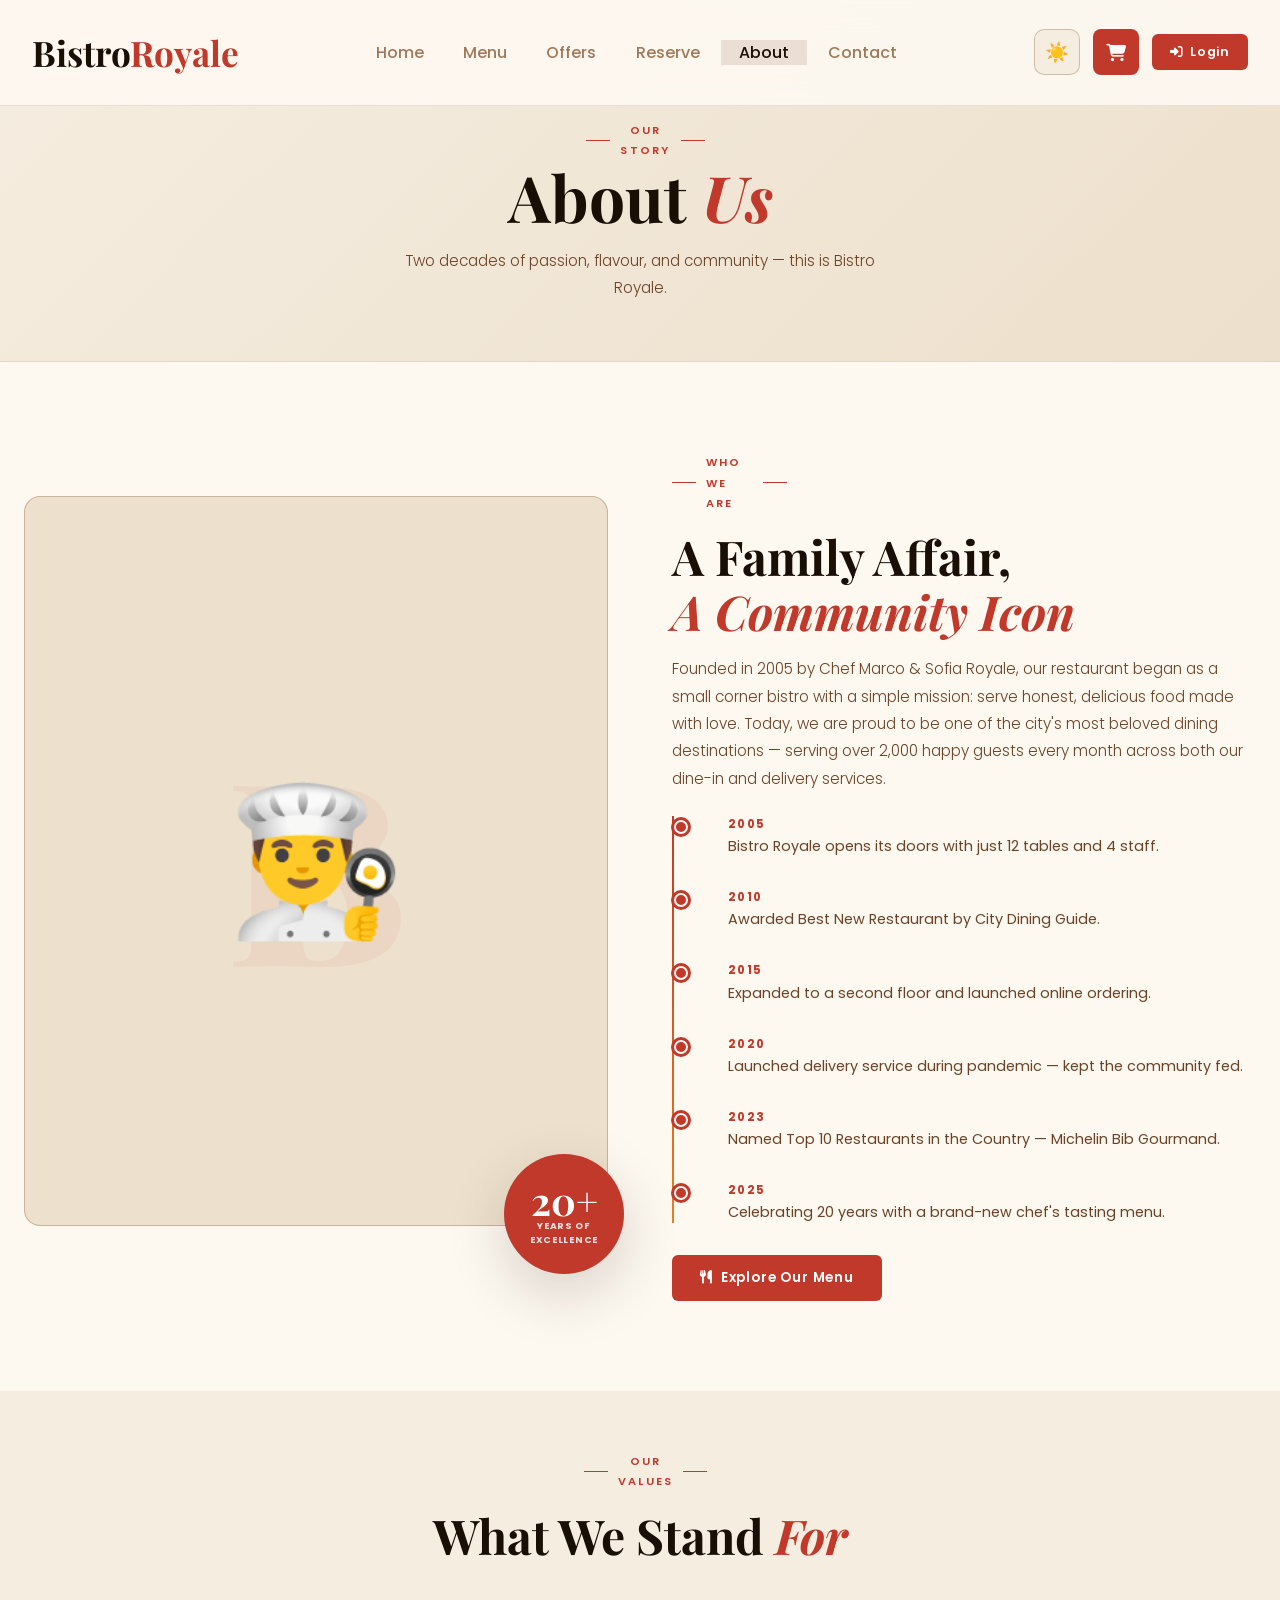
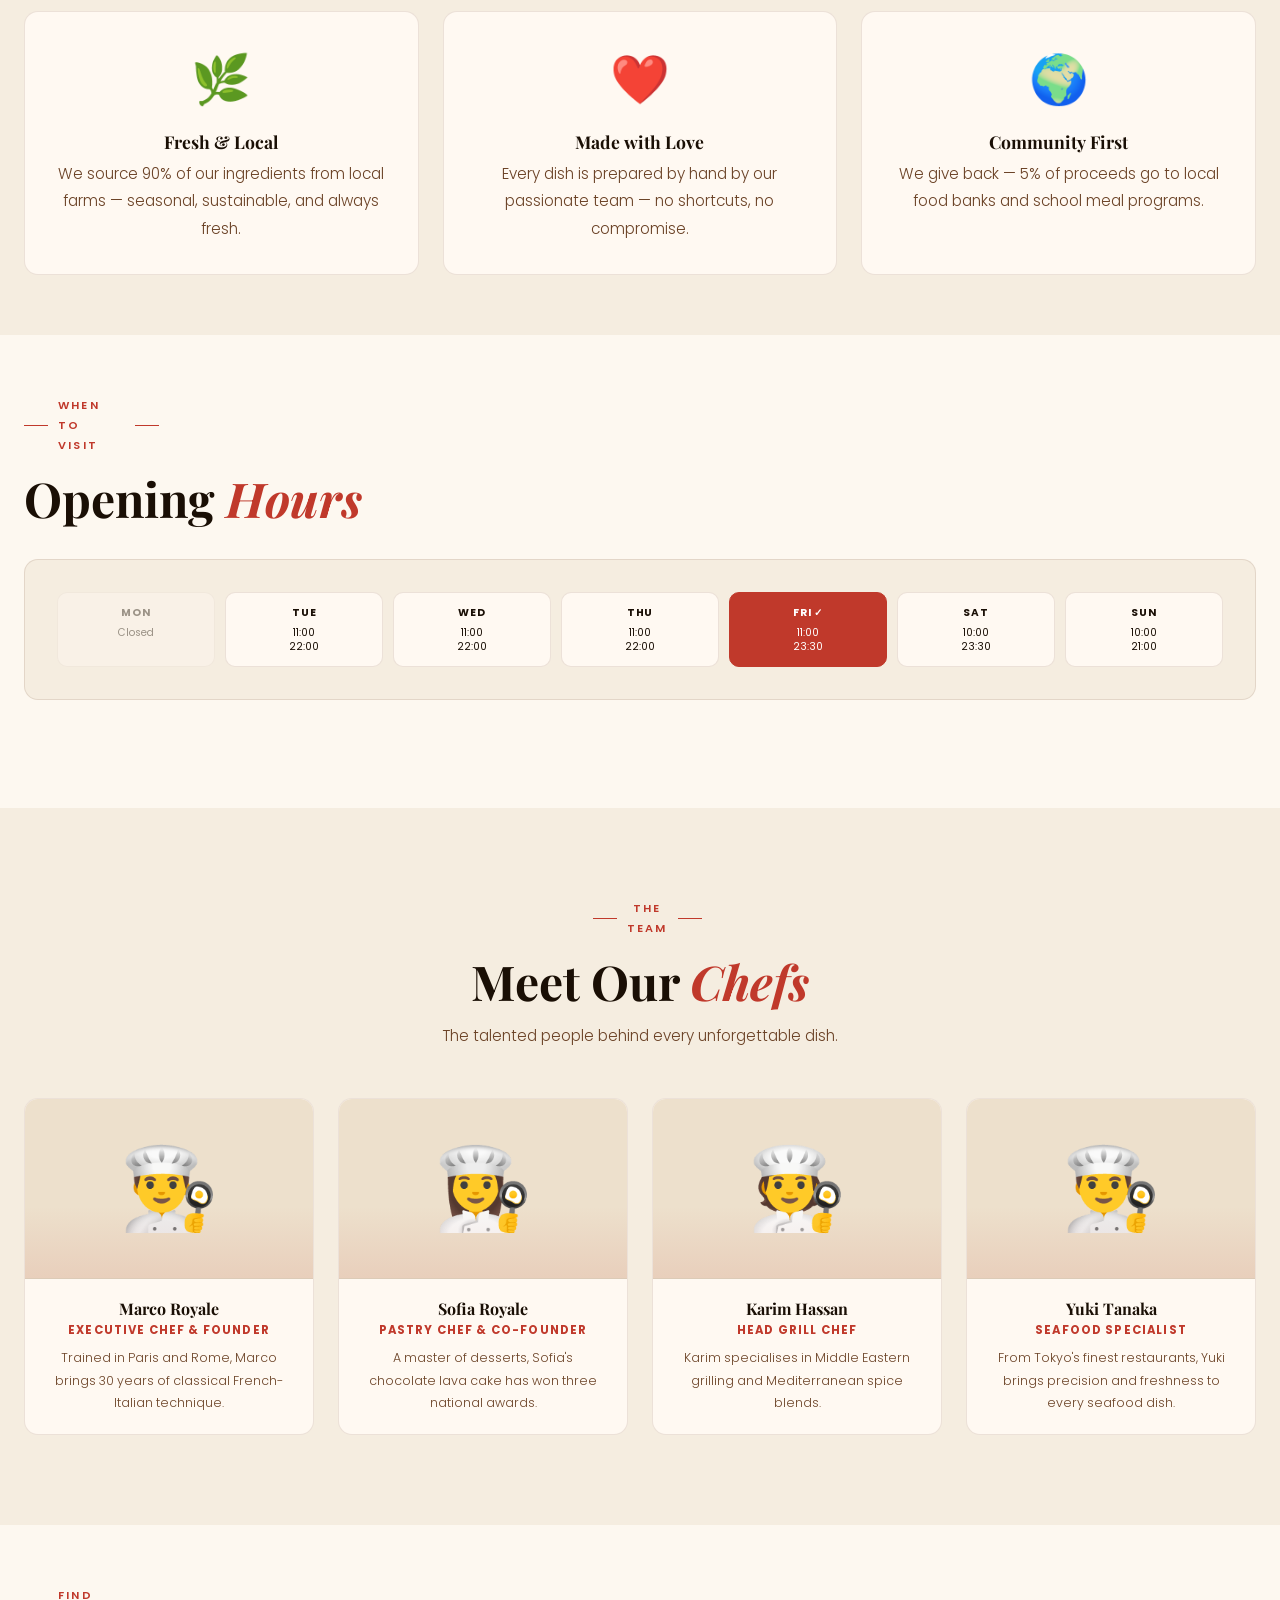
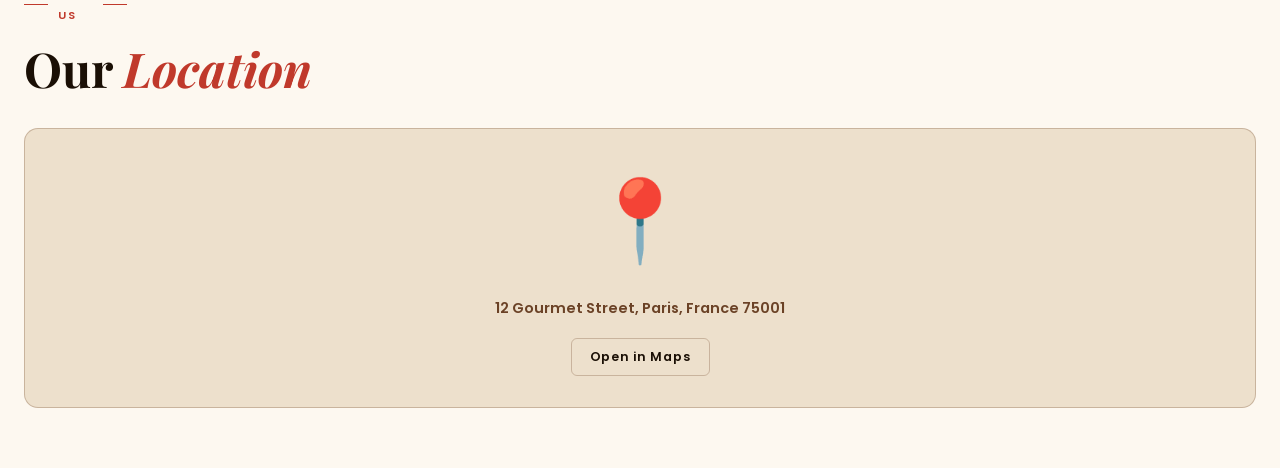
==== commit 079bd8f8: "update all files" ====
--- a/about.html
+++ b/about.html
@@ -332,6 +332,19 @@
 
       .hours-grid {
         grid-template-columns: repeat(2, 1fr)
+      }
+    }
+
+    /* Responsive Navbar */
+    @media(max-width:768px) {
+      .page-hero {
+        padding: 120px 0 60px
+      }
+    }
+
+    @media(max-width:560px) {
+      .page-hero {
+        padding: 110px 0 50px
       }
     }
   </style>
--- a/css/global.css
+++ b/css/global.css
@@ -135,7 +135,6 @@
    UTILITIES
 ═══════════════════════════════ */
 .container {
-   max-width: 1160px;
    margin: 0 auto;
    padding: 0 1.5rem
 }
@@ -275,21 +274,22 @@
    background: var(--nav);
    backdrop-filter: blur(16px);
    border-bottom: 1px solid var(--border);
-   transition: background .35s, border-color .35s
+   transition: background .35s, border-color .35s;
+   min-height: 80px
 }
 
 .nav-inner {
    display: flex;
    align-items: center;
    justify-content: space-between;
-   padding: 1rem 2rem;
+   padding: 1.8rem 2rem;
    max-width: 1300px;
    margin: 0 auto
 }
 
 .nav-logo {
    font-family: 'Playfair Display', serif;
-   font-size: 1.5rem;
+   font-size: 2.2rem;
    font-weight: 700;
    color: var(--text);
    text-decoration: none
@@ -306,10 +306,10 @@
 }
 
 .nav-links a {
-   font-size: .8rem;
+   font-size: 1rem;
    font-weight: 500;
    color: var(--muted);
-   padding: 8px 13px;
+   padding: 12px 18px;
    border-radius: 6px;
    text-decoration: none;
    transition: all .2s;
@@ -333,11 +333,11 @@
    background: var(--accent);
    color: #fff;
    border: none;
-   width: 38px;
-   height: 38px;
+   width: 46px;
+   height: 46px;
    border-radius: 8px;
    cursor: pointer;
-   font-size: 1rem;
+   font-size: 1.1rem;
    display: flex;
    align-items: center;
    justify-content: center;
@@ -367,32 +367,51 @@
 }
 
 .theme-toggle {
+   content: '☀️';
    width: 46px;
-   height: 25px;
+   height: 46px;
    background: var(--bg2);
    border: 1.5px solid var(--border2);
-   border-radius: 99px;
+   border-radius: 10px;
    cursor: pointer;
    position: relative;
    outline: none;
    transition: all .3s;
-   flex-shrink: 0
+   flex-shrink: 0;
+   display: flex;
+   align-items: center;
+   justify-content: center;
+   font-size: 1.2rem;
+   overflow: visible;
+}
+.theme-toggle::before {
+   content: '☀️';
+   font-size: 1.2rem;
+}
+
+.theme-toggle:hover {
+   border-color: var(--accent);
+   background: var(--bg3)
 }
 
 .theme-toggle::after {
-   content: '';
+   content: '🌙';
    position: absolute;
-   top: 2px;
-   left: 2px;
-   width: 17px;
-   height: 17px;
-   background: var(--accent);
-   border-radius: 50%;
-   transition: transform .3s
+   transition: opacity .3s, transform .3s;
+   opacity: 0;
+   top: 50%;
+   left: 50%;
+   transform: translate(-50%, -50%) scale(0)
+}
+
+[data-theme="dark"] .theme-toggle::before {
+   opacity: 0;
+   transform: translate(-50%, -50%) scale(0)
 }
 
 [data-theme="dark"] .theme-toggle::after {
-   transform: translateX(21px)
+   opacity: 1;
+   transform: translate(-50%, -50%) scale(1)
 }
 
 .ham {
@@ -904,17 +923,43 @@
    }
 
    .page-hero {
-      padding: 110px 0 60px
+      padding: 120px 0 60px
+   }
+
+   .nav-logo {
+      font-size: 1.6rem
+   }
+
+   .nav-right {
+      gap: 0.6rem
    }
 }
 
 @media(max-width:480px) {
+   .navbar {
+      min-height: 70px
+   }
+
    .nav-inner {
-      padding: .8rem 1rem
+      padding: 1rem 1rem
+   }
+
+   .nav-logo {
+      font-size: 1.4rem
    }
 
    .container {
       padding: 0 1rem
+   }
+
+   .page-hero {
+      padding: 110px 0 50px
+   }
+
+   .cart-btn {
+      width: 40px;
+      height: 40px;
+      font-size: 0.95rem
    }
 }
 
@@ -1378,18 +1423,26 @@
       gap: .4rem;
    }
 
+   /* Keep toggle square on small screens and preserve centering */
    .theme-toggle {
       width: 38px;
-      height: 20px;
+      height: 38px;
    }
 
    .theme-toggle::after {
-      width: 14px;
-      height: 14px;
+      width: 18px;
+      height: 18px;
+   }
+
+   /* Ensure transforms use translate(-50%,-50%) so centering remains consistent */
+   [data-theme="dark"] .theme-toggle::before {
+      opacity: 0;
+      transform: translate(-50%, -50%) scale(0);
    }
 
    [data-theme="dark"] .theme-toggle::after {
-      transform: translateX(18px);
+      opacity: 1;
+      transform: translate(-50%, -50%) scale(1);
    }
 
    .cart-btn {
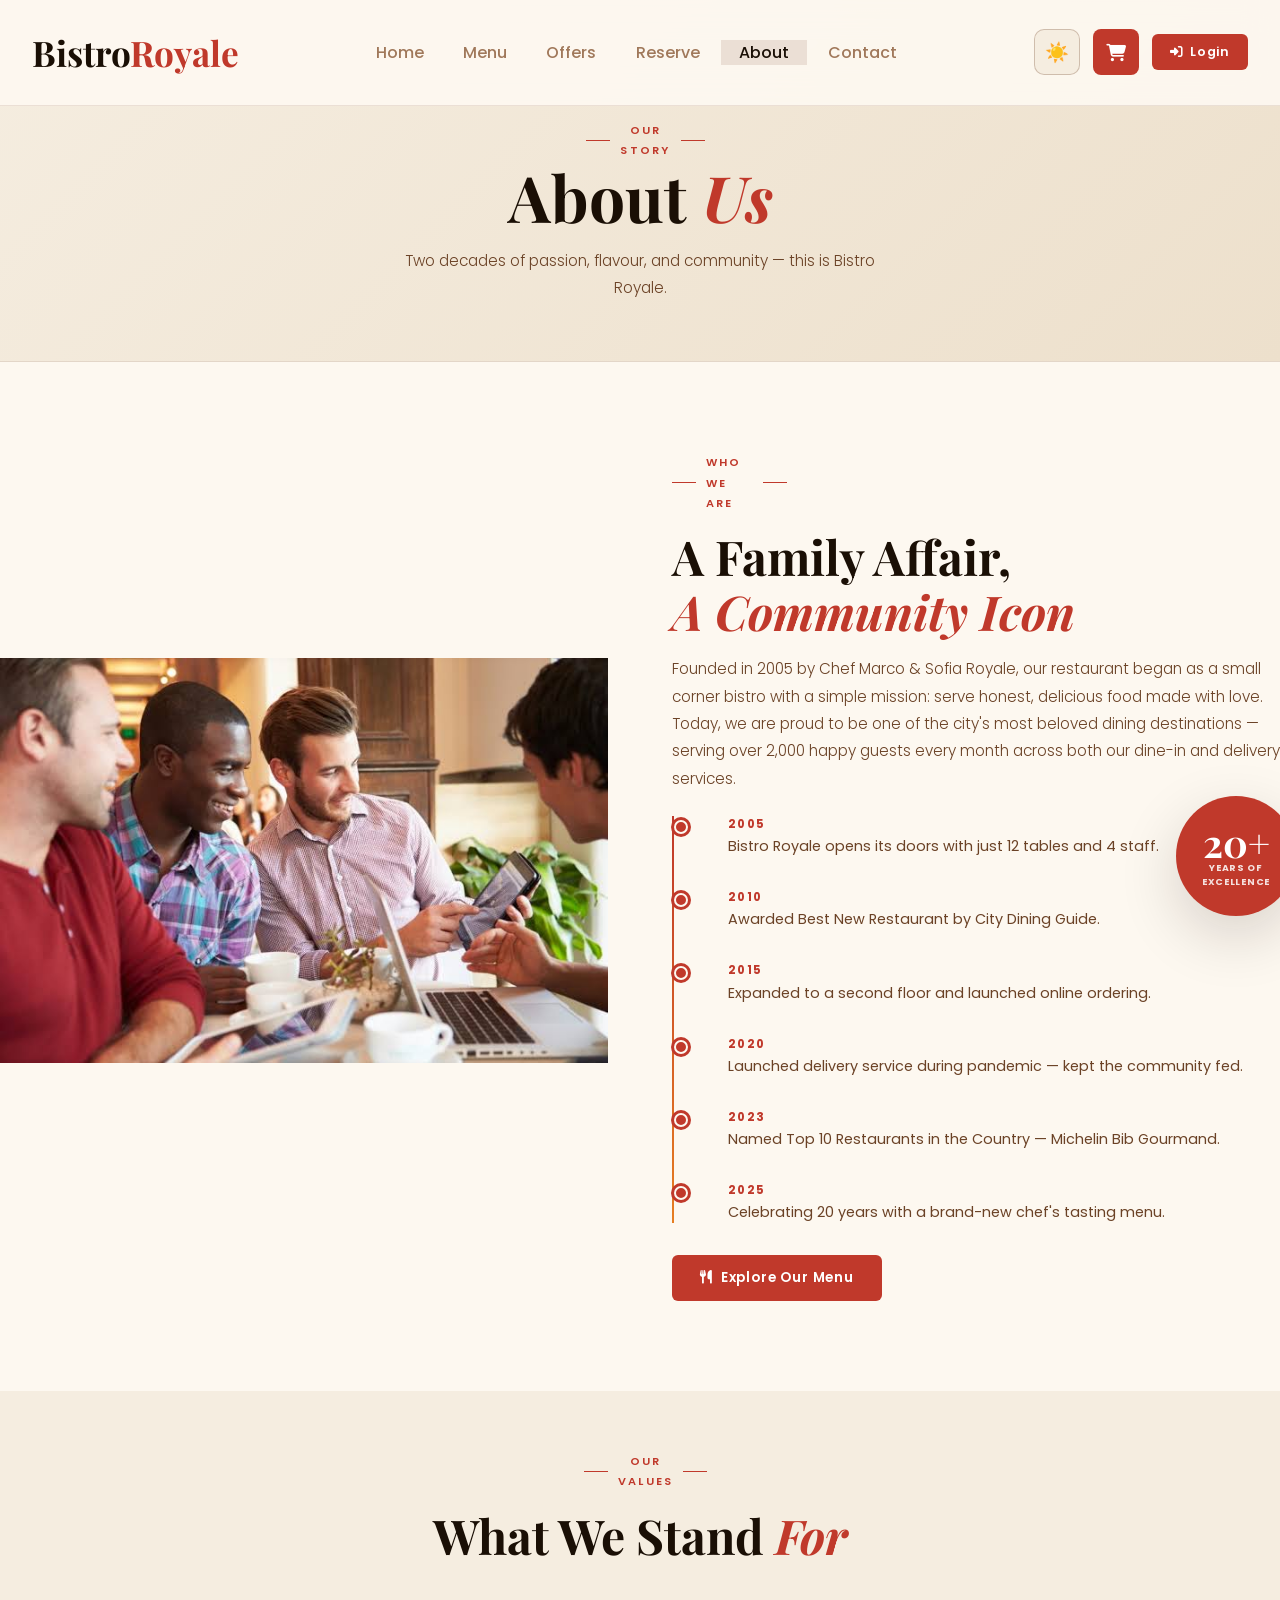
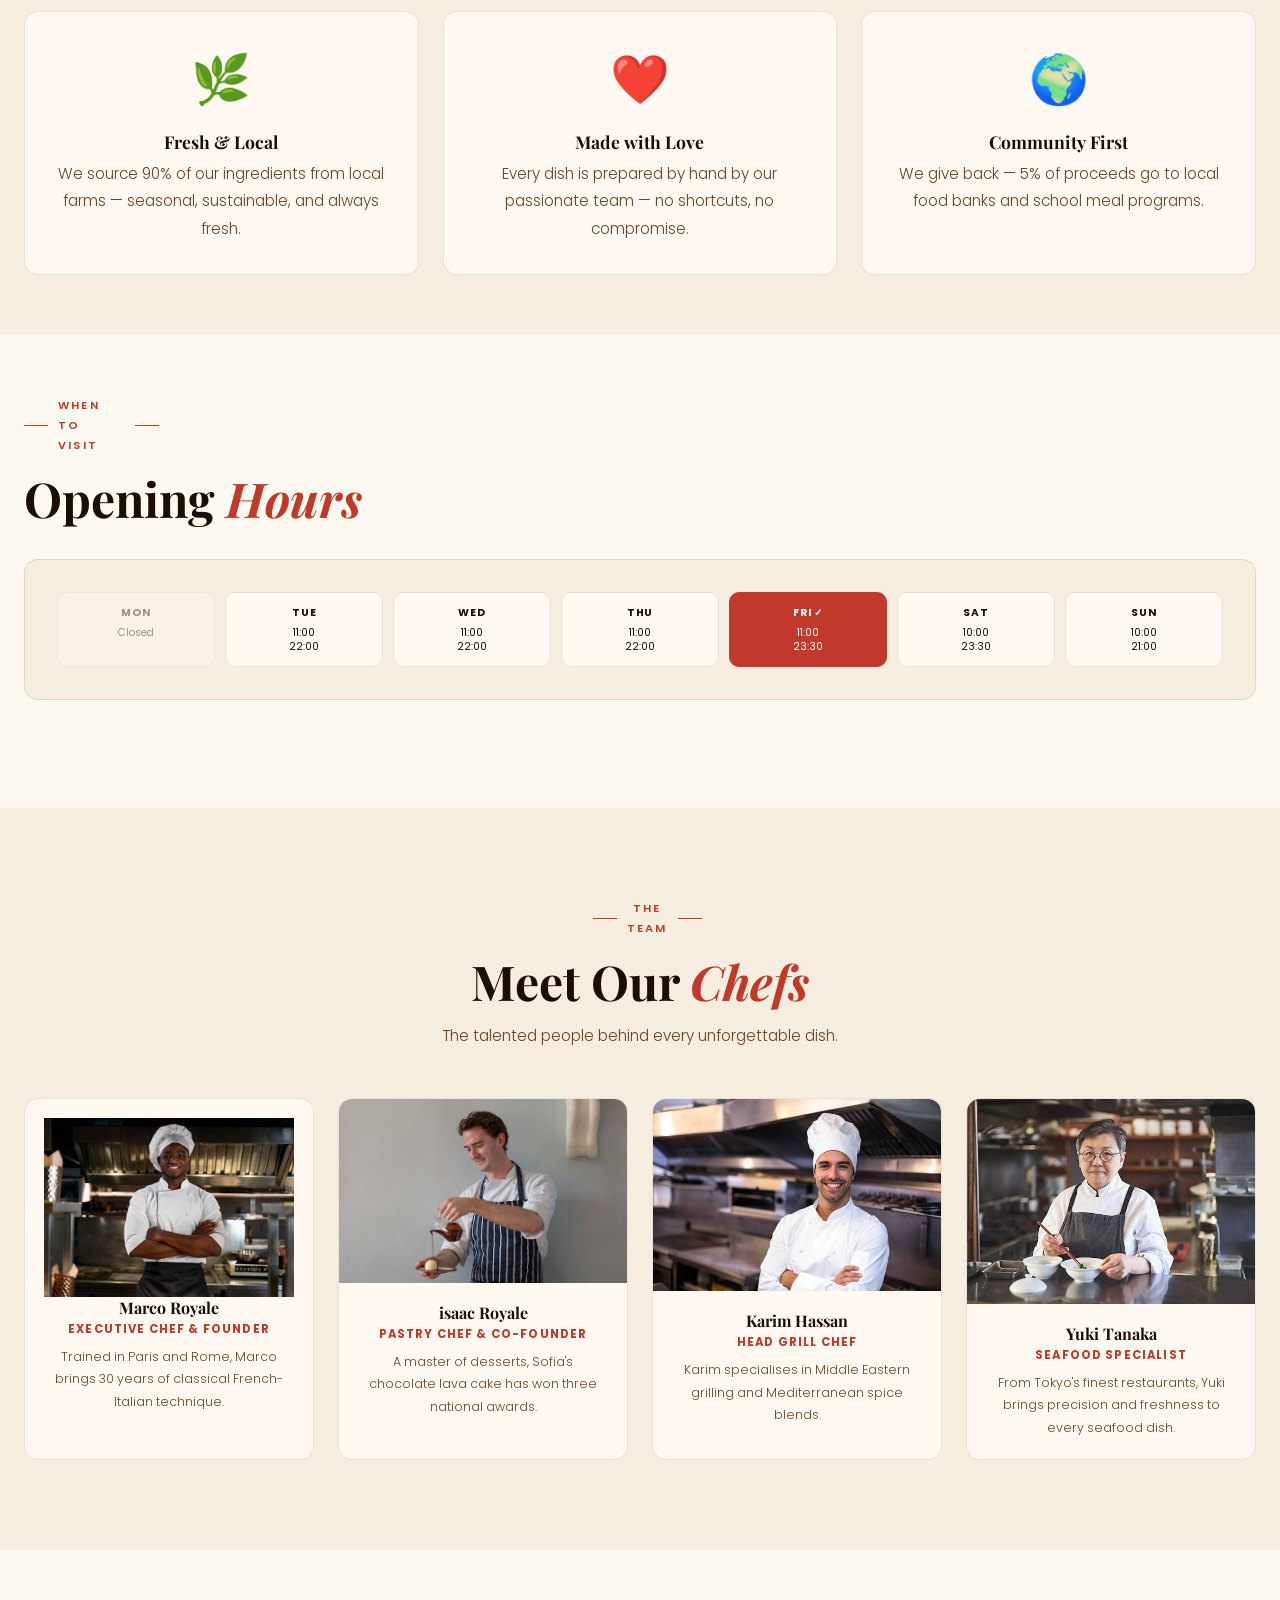
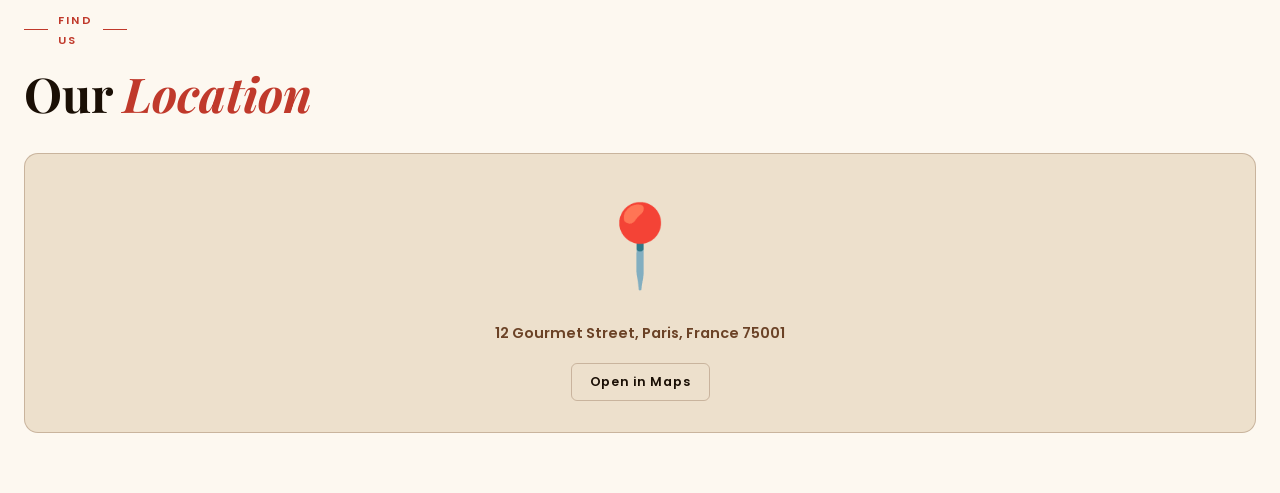
==== commit 39bace56: "update file" ====
--- a/about.html
+++ b/about.html
@@ -394,57 +394,53 @@
 
     <!-- Story -->
     <section class="section">
-      <div class="container">
-        <div class="about-story">
-          <div class="fade-up" style="position:relative;padding-bottom:2rem">
-            <div class="story-img">
-              <span class="bg-txt">B</span>
-              <span
-                style="position:relative;z-index:1;font-size:9rem;animation:float 4s ease-in-out infinite">👨‍🍳</span>
-            </div>
-            <div class="story-badge">
-              <span class="badge-num">20+</span>
-              <span class="badge-txt">Years of Excellence</span>
-            </div>
-          </div>
-          <div class="fade-up">
-            <p class="eyebrow">Who We Are</p>
-            <h2>A Family Affair,<br><em style="color:var(--accent);font-style:italic">A Community Icon</em></h2>
-            <p style="margin:1rem 0">
-              Founded in 2005 by Chef Marco & Sofia Royale, our restaurant began as a small corner
-              bistro with a simple mission: serve honest, delicious food made with love. Today, we are
-              proud to be one of the city's most beloved dining destinations — serving over 2,000 happy
-              guests every month across both our dine-in and delivery services.
-            </p>
-            <div class="timeline" style="margin:1.5rem 0">
-              <div class="tl-item fade-up">
-                <div class="tl-year">2005</div>
-                <div class="tl-text">Bistro Royale opens its doors with just 12 tables and 4 staff.</div>
-              </div>
-              <div class="tl-item fade-up">
-                <div class="tl-year">2010</div>
-                <div class="tl-text">Awarded Best New Restaurant by City Dining Guide.</div>
-              </div>
-              <div class="tl-item fade-up">
-                <div class="tl-year">2015</div>
-                <div class="tl-text">Expanded to a second floor and launched online ordering.</div>
-              </div>
-              <div class="tl-item fade-up">
-                <div class="tl-year">2020</div>
-                <div class="tl-text">Launched delivery service during pandemic — kept the community fed.</div>
-              </div>
-              <div class="tl-item fade-up">
-                <div class="tl-year">2023</div>
-                <div class="tl-text">Named Top 10 Restaurants in the Country — Michelin Bib Gourmand.</div>
-              </div>
-              <div class="tl-item fade-up">
-                <div class="tl-year">2025</div>
-                <div class="tl-text">Celebrating 20 years with a brand-new chef's tasting menu.</div>
-              </div>
-            </div>
-            <a href="menu.html" class="btn btn-primary"><i class="fa-solid fa-utensils"></i> Explore Our Menu</a>
-          </div>
-        </div>
+      <div class="about-story">
+        <div class="fade-up" style="position:relative;padding-bottom:2rem">
+          <span style="position:relative;z-index:1;font-size:9rem;animation:float 4s ease-in-out infinite"><img
+              src="images/we.jpg"></span>
+        </div>
+        <div class="story-badge">
+          <span class="badge-num">20+</span>
+          <span class="badge-txt">Years of Excellence</span>
+        </div>
+        <div class="fade-up">
+          <p class="eyebrow">Who We Are</p>
+          <h2>A Family Affair,<br><em style="color:var(--accent);font-style:italic">A Community Icon</em></h2>
+          <p style="margin:1rem 0">
+            Founded in 2005 by Chef Marco & Sofia Royale, our restaurant began as a small corner
+            bistro with a simple mission: serve honest, delicious food made with love. Today, we are
+            proud to be one of the city's most beloved dining destinations — serving over 2,000 happy
+            guests every month across both our dine-in and delivery services.
+          </p>
+          <div class="timeline" style="margin:1.5rem 0">
+            <div class="tl-item fade-up">
+              <div class="tl-year">2005</div>
+              <div class="tl-text">Bistro Royale opens its doors with just 12 tables and 4 staff.</div>
+            </div>
+            <div class="tl-item fade-up">
+              <div class="tl-year">2010</div>
+              <div class="tl-text">Awarded Best New Restaurant by City Dining Guide.</div>
+            </div>
+            <div class="tl-item fade-up">
+              <div class="tl-year">2015</div>
+              <div class="tl-text">Expanded to a second floor and launched online ordering.</div>
+            </div>
+            <div class="tl-item fade-up">
+              <div class="tl-year">2020</div>
+              <div class="tl-text">Launched delivery service during pandemic — kept the community fed.</div>
+            </div>
+            <div class="tl-item fade-up">
+              <div class="tl-year">2023</div>
+              <div class="tl-text">Named Top 10 Restaurants in the Country — Michelin Bib Gourmand.</div>
+            </div>
+            <div class="tl-item fade-up">
+              <div class="tl-year">2025</div>
+              <div class="tl-text">Celebrating 20 years with a brand-new chef's tasting menu.</div>
+            </div>
+          </div>
+          <a href="menu.html" class="btn btn-primary"><i class="fa-solid fa-utensils"></i> Explore Our Menu</a>
+        </div>
+      </div>
       </div>
     </section>
 
@@ -527,8 +523,8 @@
         </header>
         <div class="chefs-grid">
           <div class="chef-card fade-up">
-            <div class="chef-avatar">👨‍🍳</div>
             <div class="chef-info">
+              <img src="images/chef1.jpg" alt="">
               <div class="chef-name">Marco Royale</div>
               <div class="chef-role">Executive Chef & Founder</div>
               <p class="chef-bio">Trained in Paris and Rome, Marco brings 30 years of classical French-Italian
@@ -536,15 +532,16 @@
             </div>
           </div>
           <div class="chef-card fade-up">
-            <div class="chef-avatar">👩‍🍳</div>
+            <img src="images/chef2.jpg">
             <div class="chef-info">
-              <div class="chef-name">Sofia Royale</div>
+              <div class="chef-name">isaac Royale</div>
               <div class="chef-role">Pastry Chef & Co-founder</div>
               <p class="chef-bio">A master of desserts, Sofia's chocolate lava cake has won three national awards.</p>
             </div>
           </div>
           <div class="chef-card fade-up">
-            <div class="chef-avatar">🧑‍🍳</div>
+            <img src="images/chef3.jpg">
+
             <div class="chef-info">
               <div class="chef-name">Karim Hassan</div>
               <div class="chef-role">Head Grill Chef</div>
@@ -552,7 +549,7 @@
             </div>
           </div>
           <div class="chef-card fade-up">
-            <div class="chef-avatar">👨‍🍳</div>
+            <img src="images/chef4.jpg">
             <div class="chef-info">
               <div class="chef-name">Yuki Tanaka</div>
               <div class="chef-role">Seafood Specialist</div>
